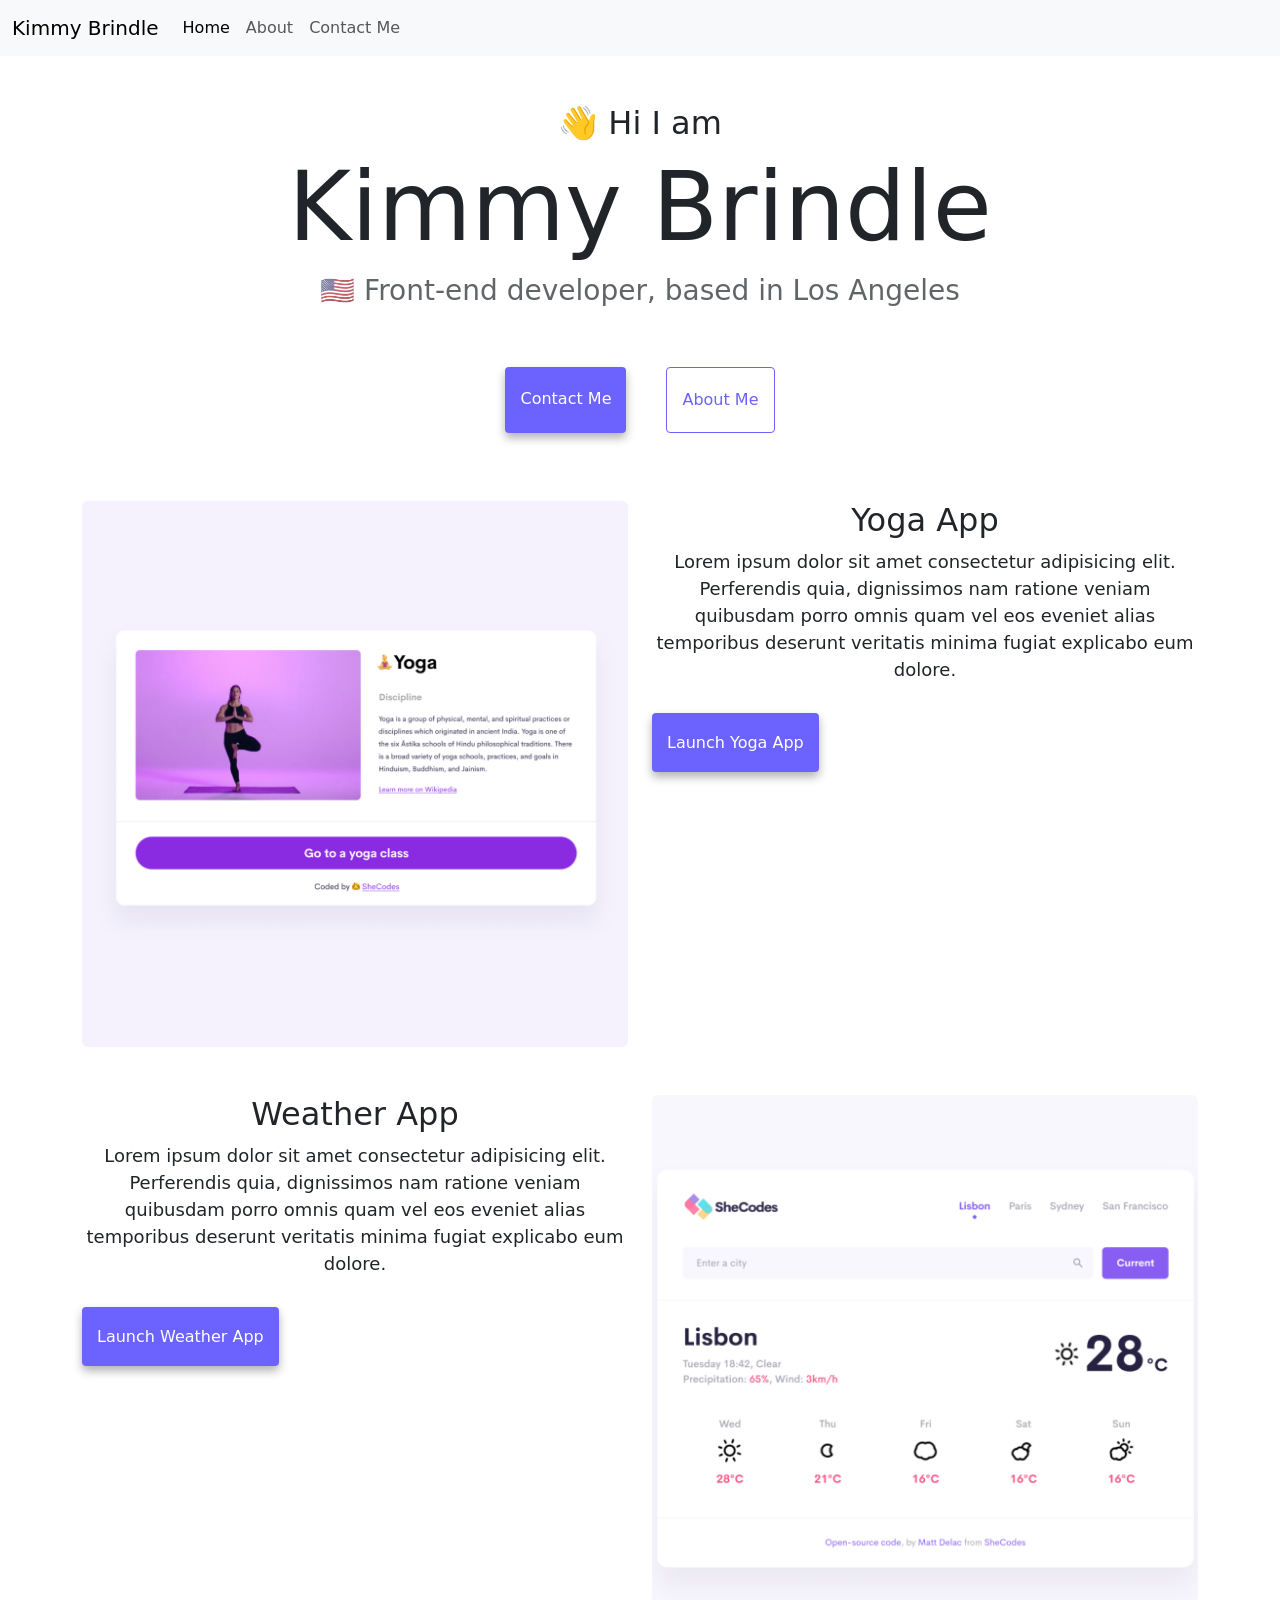
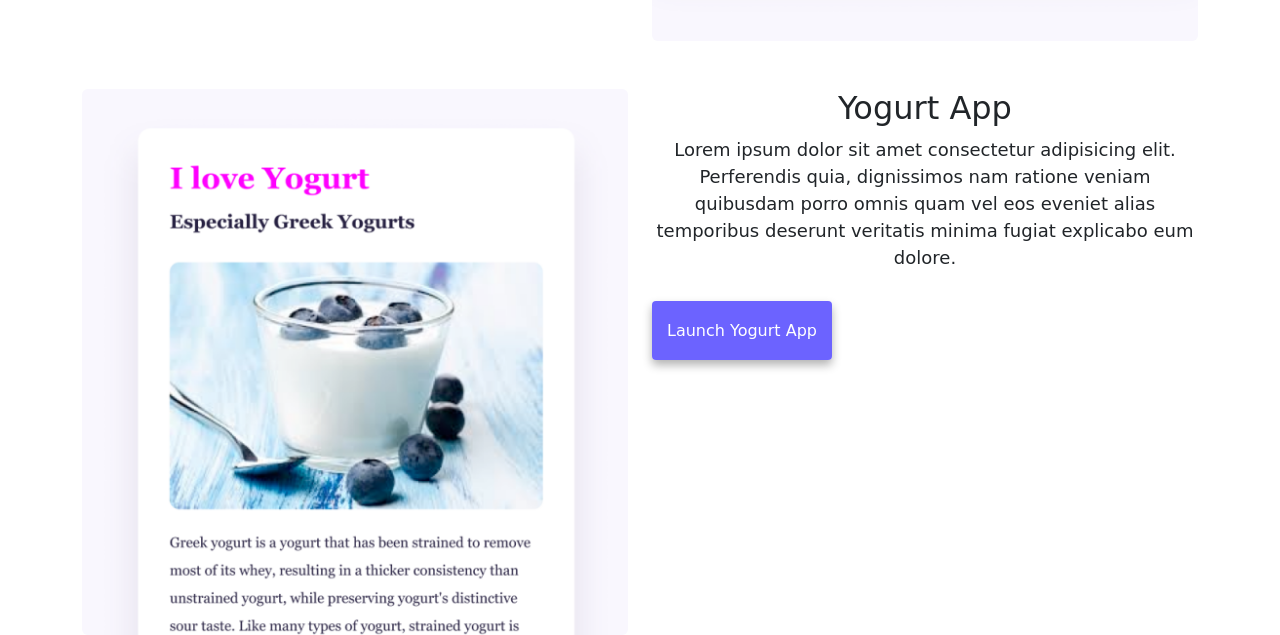
==== index.html @ a1a8b71e "uploaded initial project from codesandbox" ====
<!DOCTYPE html>
<html lang="en">
  <head>
    <meta charset="UTF-8" />
    <meta http-equiv="X-UA-Compatible" content="IE=edge" />
    <meta name="viewport" content="width=device-width, initial-scale=1.0" />
    <title>Kimmy Brindle</title>
    <link rel="stylesheet" href="src/style.css" />
    <link
      href="https://cdn.jsdelivr.net/npm/bootstrap@5.3.8/dist/css/bootstrap.min.css"
      rel="stylesheet"
      integrity="sha384-sRIl4kxILFvY47J16cr9ZwB07vP4J8+LH7qKQnuqkuIAvNWLzeN8tE5YBujZqJLB"
      crossorigin="anonymous"
    />
    <script
      src="https://cdn.jsdelivr.net/npm/bootstrap@5.3.8/dist/js/bootstrap.bundle.min.js"
      integrity="sha384-FKyoEForCGlyvwx9Hj09JcYn3nv7wiPVlz7YYwJrWVcXK/BmnVDxM+D2scQbITxI"
      crossorigin="anonymous"
    ></script>
  </head>
  <body>
    <nav class="navbar navbar-expand-lg sticky-top bg-body-tertiary">
      <div class="container-fluid">
        <a class="navbar-brand" href="index.html">Kimmy Brindle</a>
        <button
          class="navbar-toggler"
          type="button"
          data-bs-toggle="collapse"
          data-bs-target="#navbarNavAltMarkup"
          aria-controls="navbarNavAltMarkup"
          aria-expanded="false"
          aria-label="Toggle navigation"
        >
          <span class="navbar-toggler-icon"></span>
        </button>
        <div class="collapse navbar-collapse" id="navbarNavAltMarkup">
          <div class="navbar-nav">
            <a class="nav-link active" aria-current="page" href="index.html"
              >Home</a
            >
            <a class="nav-link" href="about.html">About</a>
            <a class="nav-link" href="about.html#contact">Contact Me</a>
          </div>
        </div>
      </div>
    </nav>
    <h2 class="mt-5">👋 Hi I am</h2>
    <h1 class="header-one">Kimmy Brindle</h1>
    <h3>🇺🇸 Front-end developer, based in Los Angeles</h3>
    <div class="navigation-links mb-5">
      <a href="about.html#contact" class="contact-link primary-link"
        >Contact me</a
      >
      <a href="about.html" class="about-link secondary-link">About me</a>
    </div>
    <div class="container">
      <div class="row">
        <div class="col-md-6">
          <img class="img-fluid rounded" src="images/yoga.png" />
        </div>
        <div class="col-md-6">
          <h2>Yoga App</h2>
          <p>
            Lorem ipsum dolor sit amet consectetur adipisicing elit. Perferendis
            quia, dignissimos nam ratione veniam quibusdam porro omnis quam vel
            eos eveniet alias temporibus deserunt veritatis minima fugiat
            explicabo eum dolore.
          </p>
          <div class="mt-5">
            <a href="#" class="primary-link">Launch Yoga App</a>
          </div>
        </div>
      </div>
    </div>
    <div class="container">
      <div class="row mt-5">
        <div class="col-md-6">
          <h2>Weather App</h2>
          <p>
            Lorem ipsum dolor sit amet consectetur adipisicing elit. Perferendis
            quia, dignissimos nam ratione veniam quibusdam porro omnis quam vel
            eos eveniet alias temporibus deserunt veritatis minima fugiat
            explicabo eum dolore.
          </p>
          <div class="mt-5">
            <a href="#" class="primary-link">Launch Weather App</a>
          </div>
        </div>
        <div class="col-md-6">
          <img class="img-fluid rounded" src="images/weather.png" />
        </div>
      </div>
    </div>
    <div class="container">
      <div class="row mt-5">
        <div class="col-md-6">
          <img class="img-fluid rounded" src="images/yogurt.png" />
        </div>
        <div class="col-md-6">
          <h2>Yogurt App</h2>
          <p>
            Lorem ipsum dolor sit amet consectetur adipisicing elit. Perferendis
            quia, dignissimos nam ratione veniam quibusdam porro omnis quam vel
            eos eveniet alias temporibus deserunt veritatis minima fugiat
            explicabo eum dolore.
          </p>
          <div class="mt-5">
            <a href="#" class="primary-link">Launch Yogurt App</a>
          </div>
        </div>
      </div>
    </div>
  </body>
</html>
---- src/style.css ----
:root {
  --primary-color: #6c63ff;
  --secondary-color: #f5f2fe;
  --box-shadow: 0 5px 10px rgba(0, 0, 0, 0.3);
}

body,
.body {
  margin-top: 100px;
}

h1,
h2,
h3 {
  text-align: center;
  margin: 0;
}

h1,
.header-one {
  font-size: 96px;
}

h2 {
  font-size: 48px;
}

h3 {
  font-size: 24px;
  opacity: 0.7;
}

p {
  /*background: var(--secondary-color);
    padding: 20px;
    border-radius: 4px;*/
  font-size: 18px;
  line-height: 1.5;
  text-align: center;
}

.navigation-links {
  display: flex;
  margin-top: 40px;
  justify-content: center;
}

.navigation-links a {
  margin: 20px;
  border-radius: 4px;
  padding: 20px 15px;
  text-decoration: none;
  text-transform: capitalize;
}

.primary-link {
  border-radius: 4px;
  padding: 20px 15px;
  text-decoration: none;
  text-transform: capitalize;
  background: var(--primary-color);
  box-shadow: var(--box-shadow);
  color: white;
}
.secondary-link {
  border-radius: 4px;
  padding: 20px 15px;
  text-decoration: none;
  text-transform: capitalize;
  color: var(--primary-color);
  border: 1px solid var(--primary-color);
}
/*
  .contact-link {
    background: var(--primary-color);
    box-shadow: var(--box-shadow);
    color: white;
  }
  
  .about-link {
    color: var(--primary-color);
    border: 1px solid var(--primary-color);
  }
  */
.homepage-link {
  color: var(--primary-color);
  text-align: center;
  display: block;
}

.about-paragraphs {
  margin: 30px 0;
}

.about-paragraphs p {
  margin: 10px;
}

.email-link {
  display: flex;
  justify-content: center;
  color: var(--primary-color);
  font-size: 28px;
  text-decoration: none;
}

.email-link:hover {
  text-decoration: underline;
}
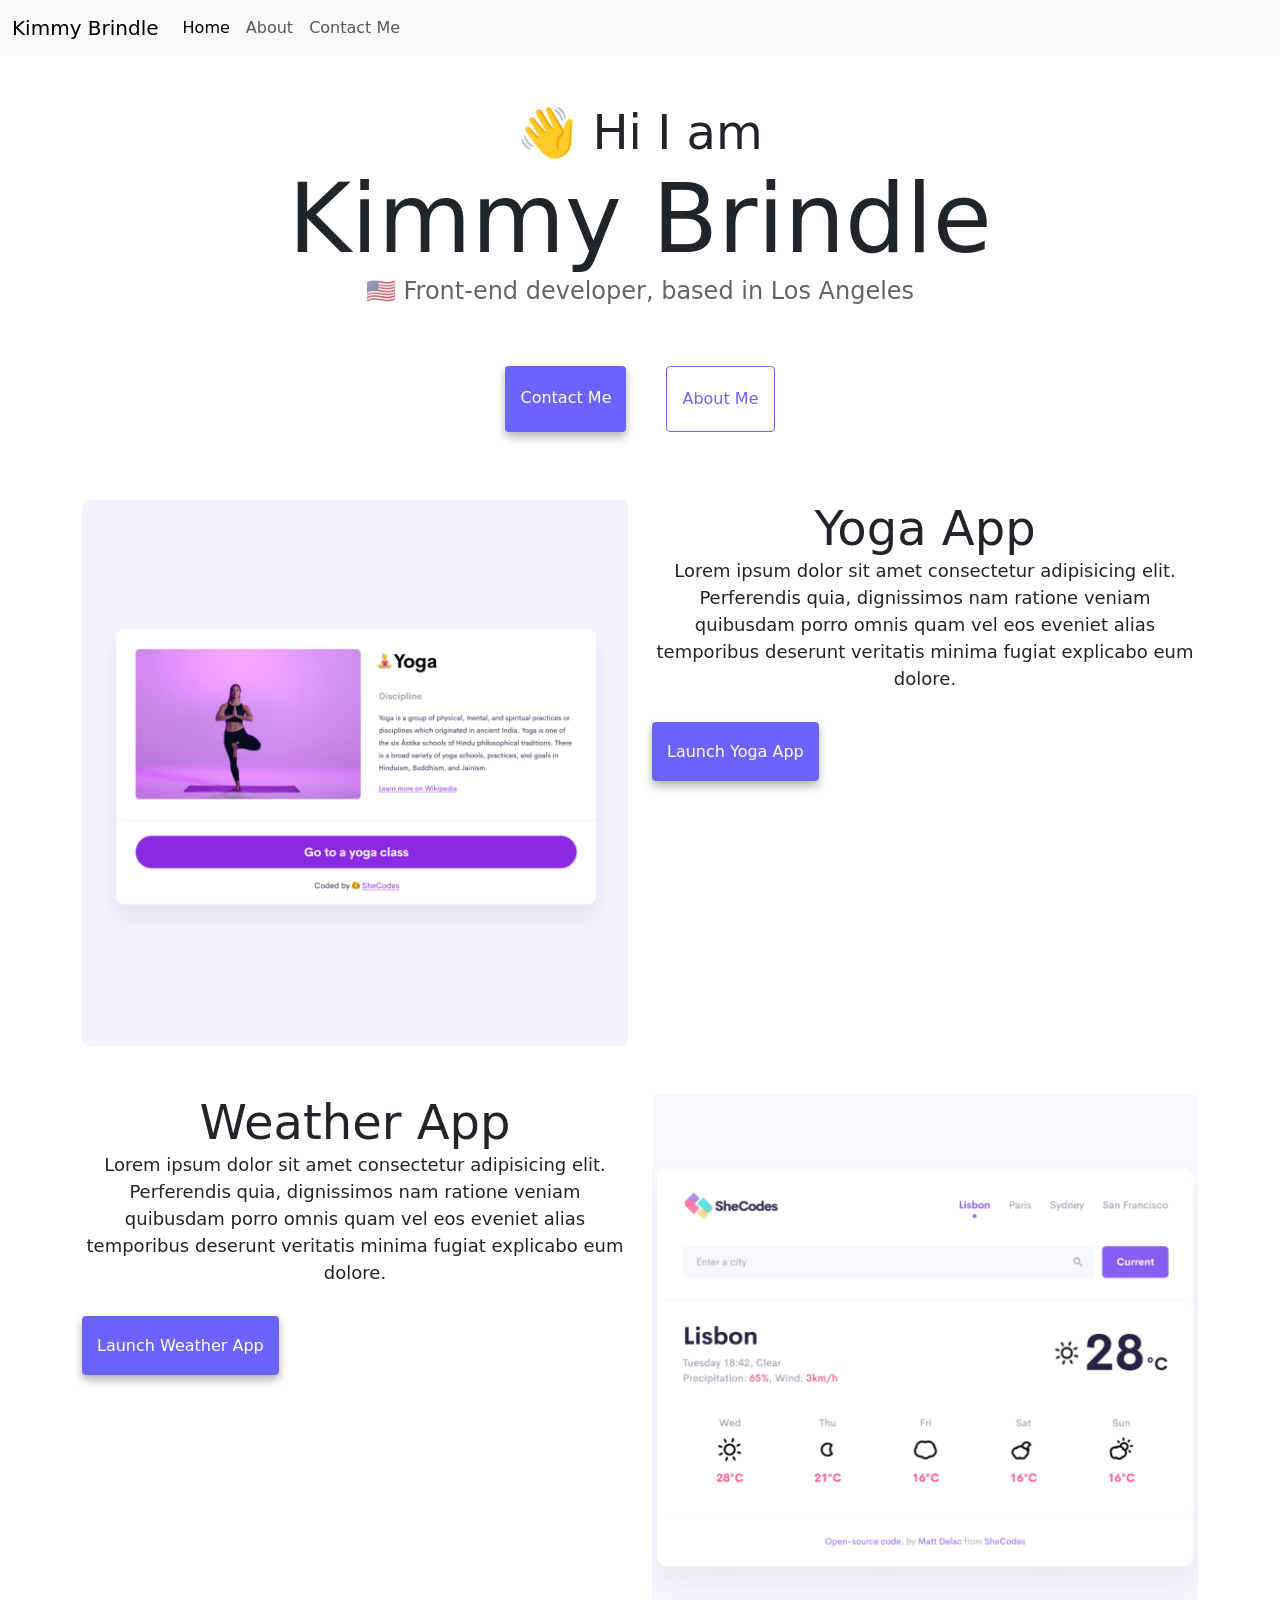
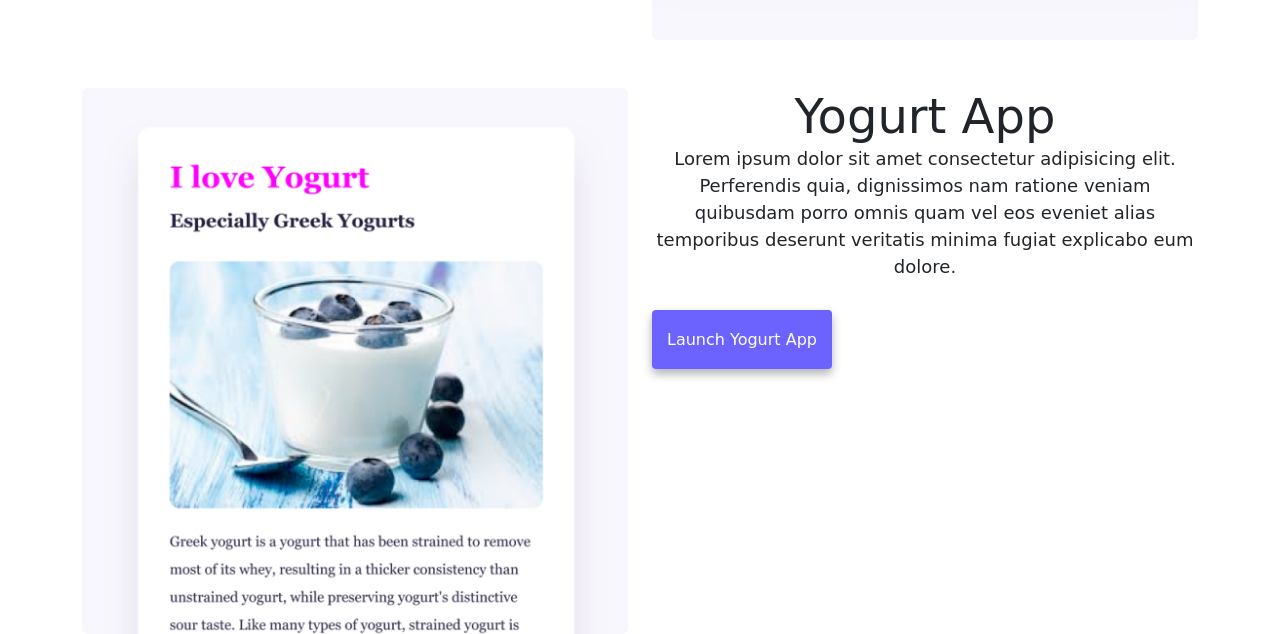
==== commit 33c3a5a8: "updated media font and SEO" ====
--- a/index.html
+++ b/index.html
@@ -4,8 +4,11 @@
     <meta charset="UTF-8" />
     <meta http-equiv="X-UA-Compatible" content="IE=edge" />
     <meta name="viewport" content="width=device-width, initial-scale=1.0" />
-    <title>Kimmy Brindle</title>
-    <link rel="stylesheet" href="src/style.css" />
+    <meta
+      name="description"
+      content="This is a website showing Kimmy Brindle's front-end development portfolio."
+    />
+    <title>Kimmy Brindle - Home</title>
     <link
       href="https://cdn.jsdelivr.net/npm/bootstrap@5.3.8/dist/css/bootstrap.min.css"
       rel="stylesheet"
@@ -17,6 +20,7 @@
       integrity="sha384-FKyoEForCGlyvwx9Hj09JcYn3nv7wiPVlz7YYwJrWVcXK/BmnVDxM+D2scQbITxI"
       crossorigin="anonymous"
     ></script>
+    <link rel="stylesheet" href="src/style.css" />
   </head>
   <body>
     <nav class="navbar navbar-expand-lg sticky-top bg-body-tertiary">
@@ -35,11 +39,17 @@
         </button>
         <div class="collapse navbar-collapse" id="navbarNavAltMarkup">
           <div class="navbar-nav">
-            <a class="nav-link active" aria-current="page" href="index.html"
+            <a
+              class="nav-link active"
+              aria-current="page"
+              href="index.html"
+              title="Home"
               >Home</a
             >
-            <a class="nav-link" href="about.html">About</a>
-            <a class="nav-link" href="about.html#contact">Contact Me</a>
+            <a class="nav-link" href="about.html" title="About">About</a>
+            <a class="nav-link" href="about.html#contact" title="Contact"
+              >Contact Me</a
+            >
           </div>
         </div>
       </div>
@@ -56,7 +66,11 @@
     <div class="container">
       <div class="row">
         <div class="col-md-6">
-          <img class="img-fluid rounded" src="images/yoga.png" />
+          <img
+            class="img-fluid rounded"
+            src="images/yoga.png"
+            alt="picture of front-end development project about yoga"
+          />
         </div>
         <div class="col-md-6">
           <h2>Yoga App</h2>
@@ -87,14 +101,22 @@
           </div>
         </div>
         <div class="col-md-6">
-          <img class="img-fluid rounded" src="images/weather.png" />
+          <img
+            class="img-fluid rounded"
+            src="images/weather.png"
+            alt="picture of front-end development project weather app"
+          />
         </div>
       </div>
     </div>
     <div class="container">
       <div class="row mt-5">
         <div class="col-md-6">
-          <img class="img-fluid rounded" src="images/yogurt.png" />
+          <img
+            class="img-fluid rounded"
+            src="images/yogurt.png"
+            alt="picture of front-end development project about yogurt"
+          />
         </div>
         <div class="col-md-6">
           <h2>Yogurt App</h2>
--- a/src/style.css
+++ b/src/style.css
@@ -3,12 +3,9 @@
   --secondary-color: #f5f2fe;
   --box-shadow: 0 5px 10px rgba(0, 0, 0, 0.3);
 }
-
-body,
 .body {
   margin-top: 100px;
 }
-
 h1,
 h2,
 h3 {
@@ -107,3 +104,9 @@
 .email-link:hover {
   text-decoration: underline;
 }
+
+@media (max-device-width: 768px) {
+  h1 {
+    font-size: 48px;
+  }
+}
